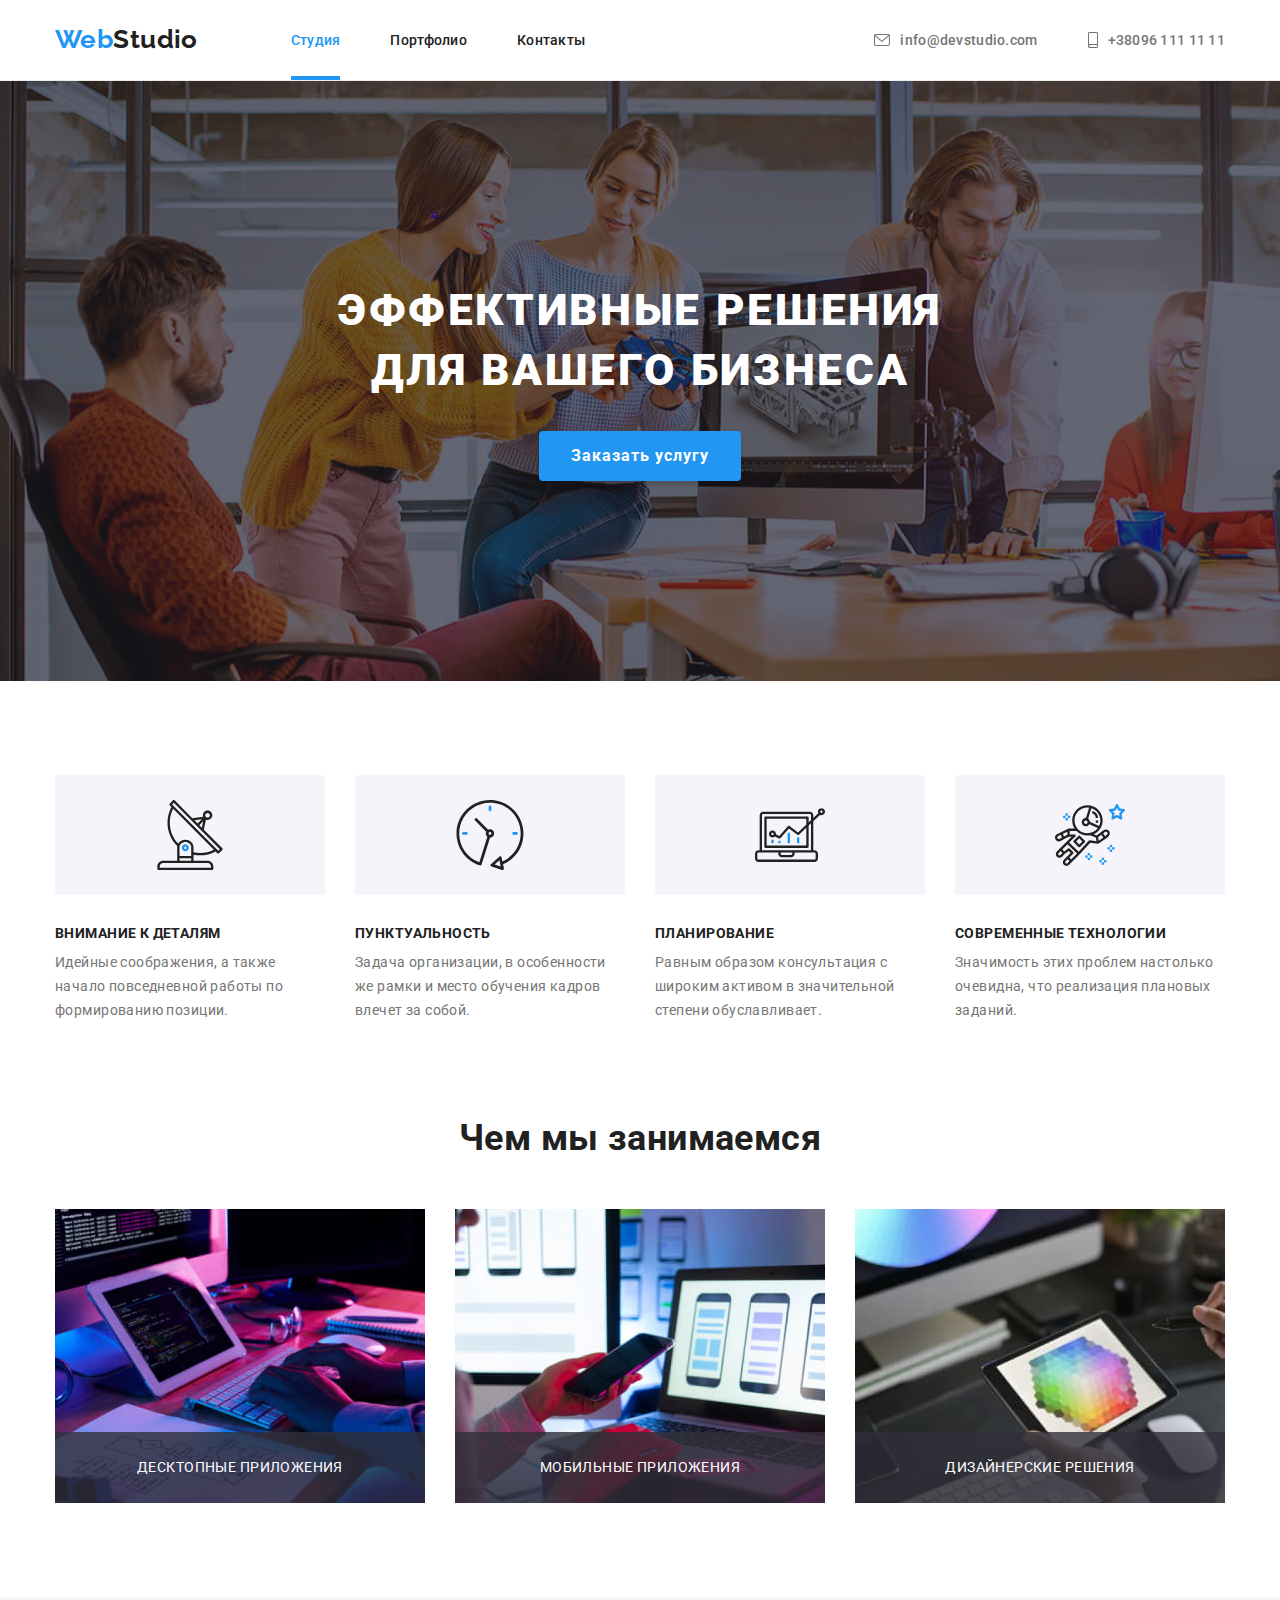
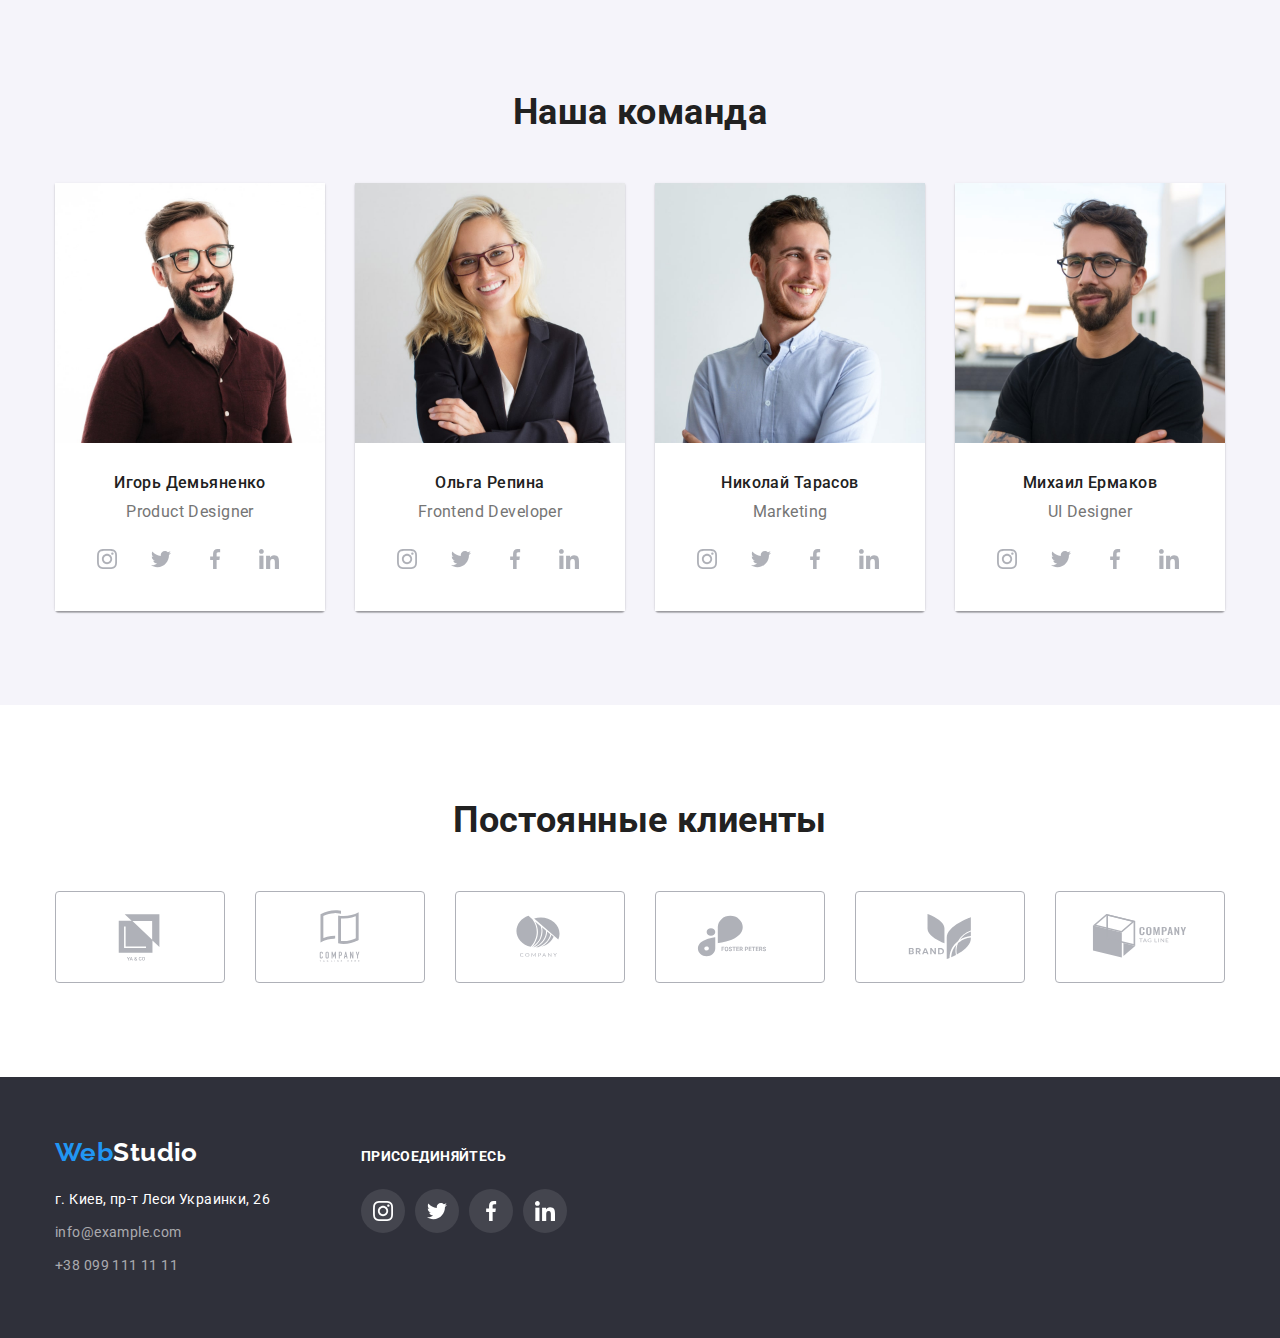
==== index.html @ 3b36d1ae "12.04" ====
<!DOCTYPE html>
<html lang="ru">
  <head>
    <meta charset="UTF-8" />
    <meta http-equiv="X-UA-Compatible" content="IE=edge" />
    <meta name="viewport" content="width=device-width, initial-scale=1.0" />
    <title>WebStudio</title>
    <link
      href="https://fonts.googleapis.com/css2?family=Raleway:wght@700&family=Roboto:wght@400;500;700;900&display=swap"
      rel="stylesheet"
    />
    <link
      rel="stylesheet"
      href="https://cdnjs.cloudflare.com/ajax/libs/modern-normalize/1.1.0/modern-normalize.min.css"
    />
    <link rel="stylesheet" href="./css/styles.css" />
  </head>
  <body>
    <header class="header">
      <div class="container header-container">
        <nav class="nav-list">
          <a class="logo link" href="./index.html" lang="en"
            >Web<span class="logo-dark">Studio</span></a
          >
          <ul class="nav-list list">
            <li class="nav-list-item">
              <a class="nav-list-link active-page link" href="./index.html"
                >Студия</a
              >
            </li>
            <li class="nav-list-item">
              <a class="nav-list-link link" href="./portfolio.html"
                >Портфолио
              </a>
            </li>
            <li class="nav-list-item">
              <a class="nav-list-link link" href="">Контакты </a>
            </li>
          </ul>
        </nav>
        <ul class="list header-cont-list">
          <li class="header-cont-item">
            <a
              class="nav-list-link contact-list link"
              href="mailto:info@devstudio.com"
            >
              <svg class="header-cont-icon" width="16" height="12">
                <use href="./images/sprite.svg#email"></use></svg
              >info@devstudio.com
            </a>
          </li>
          <li class="header-cont-item">
            <a class="nav-list-link contact-list link" href="tel:+380961111111">
              <svg class="header-cont-icon" height="16" width="10">
                <use href="./images/sprite.svg#smartphone"></use></svg
              >+38096 111 11 11
            </a>
          </li>
        </ul>
      </div>
    </header>
    <main>
      <section class="hero">
        <div class="container">
          <h1 class="main-title">Эффективные решения для вашего бизнеса</h1>
          <button class="modal-btn" type="button" data-modal-open>
            Заказать услугу
          </button>
        </div>
      </section>
      <section class="section advantages">
        <div class="container">
          <h2 class="visually-hidden">Наши преимущества</h2>

          <ul class="list advsntages-list card-set">
            <li class="card-set-item advantages-item">
              <div class="advantages-pic">
                <svg class="advantages-icon" width="70" height="70">
                  <use href="./images/sprite.svg#antenna"></use>
                </svg>
              </div>
              <h3 class="advantages-subtitle">Внимание к деталям</h3>
              <p>
                Идейные соображения, а также начало повседневной работы по
                формированию позиции.
              </p>
            </li>

            <li class="card-set-item advantages-item">
              <div class="advantages-pic">
                <svg class="advantages-icon" width="70" height="70">
                  <use href="./images/sprite.svg#clock"></use>
                </svg>
              </div>
              <h3 class="advantages-subtitle">Пунктуальность</h3>
              <p>
                Задача организации, в особенности же рамки и место обучения
                кадров влечет за собой.
              </p>
            </li>

            <li class="card-set-item advantages-item">
              <div class="advantages-pic">
                <svg class="advantages-icon" width="70" height="70">
                  <use href="./images/sprite.svg#diagram"></use>
                </svg>
              </div>
              <h3 class="advantages-subtitle">Планирование</h3>
              <p>
                Равным образом консультация с широким активом в значительной
                степени обуславливает.
              </p>
            </li>

            <li class="card-set-item advantages-item">
              <div class="advantages-pic">
                <svg class="advantages-icon" width="70" height="70">
                  <use href="./images/sprite.svg#astronaut"></use>
                </svg>
              </div>
              <h3 class="advantages-subtitle">Современные технологии</h3>
              <p>
                Значимость этих проблем настолько очевидна, что реализация
                плановых заданий.
              </p>
            </li>
          </ul>
        </div>
      </section>
      <section class="section services">
        <div class="container">
          <h2 class="section-title">Чем мы занимаемся</h2>
          <ul class="list services-list card-set">
            <li class="services-item card-set-item">
              <div class="services-img">
                <img
                  src="./images/about-1.jpg"
                  alt="Написание кода"
                  width="370"
                  height="294"
                />
                <p class="services-text">десктопные приложения</p>
              </div>
            </li>
            <li class="services-item card-set-item">
              <div class="services-img">
                <img
                  src="./images/about-2.jpg"
                  alt="Разработка мобильных приложений"
                  width="370"
                  height="294"
                />
                <p class="services-text">мобильные приложения</p>
              </div>
            </li>
            <li class="services-item card-set-item">
              <div class="services-img">
                <img
                  src="./images/about-3.jpg"
                  alt="Дизайнерские решения"
                  width="370"
                  height="294"
                />
                <p class="services-text">дизайнерские решения</p>
              </div>
            </li>
          </ul>
        </div>
      </section>
      <section class="our-team section">
        <div class="container">
          <h2 class="section-title">Наша команда</h2>
          <ul class="list team-list card-set">
            <li class="team-list-item card-set-item">
              <img
                src="./images/team-1.jpg"
                alt="Игорь Демьяненко - Product Designer"
                width="270"
                height="260"
              />
              <div class="team-member">
                <h3 class="team-name">Игорь Демьяненко</h3>
                <p class="team-position">Product Designer</p>
                <ul class="team-social-list list">
                  <li class="social-item">
                    <a
                      class="social-link link"
                      href=""
                      target="_blank"
                      rel="noopener noreferrer nofollow"
                    >
                      <svg class="social-icon" width="20" height="20">
                        <use href="./images/sprite.svg#instagram"></use>
                      </svg>
                    </a>
                  </li>
                  <li class="social-item">
                    <a
                      class="social-link link"
                      href=""
                      target="_blank"
                      rel="noopener noreferrer nofollow"
                    >
                      <svg class="social-icon" width="20" height="20">
                        <use href="./images/sprite.svg#twitter"></use>
                      </svg>
                    </a>
                  </li>
                  <li class="social-item">
                    <a
                      class="social-link link"
                      href=""
                      target="_blank"
                      rel="noopener noreferrer nofollow"
                    >
                      <svg class="social-icon" width="20" height="20">
                        <use href="./images/sprite.svg#facebook"></use>
                      </svg>
                    </a>
                  </li>
                  <li class="social-item">
                    <a
                      class="social-link link"
                      href=""
                      target="_blank"
                      rel="noopener noreferrer nofollow"
                    >
                      <svg class="social-icon" width="20" height="20">
                        <use href="./images/sprite.svg#linkedin"></use>
                      </svg>
                    </a>
                  </li>
                </ul>
              </div>
            </li>
            <li class="team-list-item card-set-item">
              <img
                src="./images/team-2.jpg"
                alt="Ольга Репина - Frontend Developer"
                width="270"
                height="260"
              />
              <div class="team-member">
                <h3 class="team-name">Ольга Репина</h3>
                <p class="team-position">Frontend Developer</p>
                <ul class="team-social-list list">
                  <li class="social-item">
                    <a
                      class="social-link link"
                      href=""
                      target="_blank"
                      rel="noopener noreferrer nofollow"
                    >
                      <svg class="social-icon" width="20" height="20">
                        <use href="./images/sprite.svg#instagram"></use>
                      </svg>
                    </a>
                  </li>
                  <li class="social-item">
                    <a
                      class="social-link link"
                      href=""
                      target="_blank"
                      rel="noopener noreferrer nofollow"
                    >
                      <svg class="social-icon" width="20" height="20">
                        <use href="./images/sprite.svg#twitter"></use>
                      </svg>
                    </a>
                  </li>
                  <li class="social-item">
                    <a
                      class="social-link link"
                      href=""
                      target="_blank"
                      rel="noopener noreferrer nofollow"
                    >
                      <svg class="social-icon" width="20" height="20">
                        <use href="./images/sprite.svg#facebook"></use>
                      </svg>
                    </a>
                  </li>
                  <li class="social-item">
                    <a
                      class="social-link link"
                      href=""
                      target="_blank"
                      rel="noopener noreferrer nofollow"
                    >
                      <svg class="social-icon" width="20" height="20">
                        <use href="./images/sprite.svg#linkedin"></use>
                      </svg>
                    </a>
                  </li>
                </ul>
              </div>
            </li>
            <li class="team-list-item card-set-item">
              <img
                src="./images/team-3.jpg"
                alt="Николай Тарасов - Marketing"
                width="270"
                height="260"
              />
              <div class="team-member">
                <h3 class="team-name">Николай Тарасов</h3>
                <p class="team-position">Marketing</p>
                <ul class="team-social-list list">
                  <li class="social-item">
                    <a
                      class="social-link link"
                      href=""
                      target="_blank"
                      rel="noopener noreferrer nofollow"
                    >
                      <svg class="social-icon" width="20" height="20">
                        <use href="./images/sprite.svg#instagram"></use>
                      </svg>
                    </a>
                  </li>
                  <li class="social-item">
                    <a
                      class="social-link link"
                      href=""
                      target="_blank"
                      rel="noopener noreferrer nofollow"
                    >
                      <svg class="social-icon" width="20" height="20">
                        <use href="./images/sprite.svg#twitter"></use>
                      </svg>
                    </a>
                  </li>
                  <li class="social-item">
                    <a
                      class="social-link link"
                      href=""
                      target="_blank"
                      rel="noopener noreferrer nofollow"
                    >
                      <svg class="social-icon" width="20" height="20">
                        <use href="./images/sprite.svg#facebook"></use>
                      </svg>
                    </a>
                  </li>
                  <li class="social-item">
                    <a
                      class="social-link link"
                      href=""
                      target="_blank"
                      rel="noopener noreferrer nofollow"
                    >
                      <svg class="social-icon" width="20" height="20">
                        <use href="./images/sprite.svg#linkedin"></use>
                      </svg>
                    </a>
                  </li>
                </ul>
              </div>
            </li>
            <li class="card-set-item team-list-item">
              <img
                src="./images/team-4.jpg"
                alt="Михаил Ермаков - UI Designer"
                width="270"
                height="260"
              />
              <div class="team-member">
                <h3 class="team-name">Михаил Ермаков</h3>
                <p class="team-position">UI Designer</p>
                <ul class="team-social-list list">
                  <li class="social-item">
                    <a
                      class="social-link link"
                      href=""
                      target="_blank"
                      rel="noopener noreferrer nofollow"
                    >
                      <svg class="social-icon" width="20" height="20">
                        <use href="./images/sprite.svg#instagram"></use>
                      </svg>
                    </a>
                  </li>
                  <li class="social-item">
                    <a
                      class="social-link link"
                      href=""
                      target="_blank"
                      rel="noopener noreferrer nofollow"
                    >
                      <svg class="social-icon" width="20" height="20">
                        <use href="./images/sprite.svg#twitter"></use>
                      </svg>
                    </a>
                  </li>
                  <li class="social-item">
                    <a
                      class="social-link link"
                      href=""
                      target="_blank"
                      rel="noopener noreferrer nofollow"
                    >
                      <svg class="social-icon" width="20" height="20">
                        <use href="./images/sprite.svg#facebook"></use>
                      </svg>
                    </a>
                  </li>
                  <li class="social-item">
                    <a
                      class="social-link link"
                      href=""
                      target="_blank"
                      rel="noopener noreferrer nofollow"
                    >
                      <svg class="social-icon" width="20" height="20">
                        <use href="./images/sprite.svg#linkedin"></use>
                      </svg>
                    </a>
                  </li>
                </ul>
              </div>
            </li>
          </ul>
        </div>
      </section>
      <section class="section">
        <div class="container">
          <h2 class="section-title">Постоянные клиенты</h2>
          <ul class="client-list list card-set">
            <li class="card-set-item">
              <a
                class="client-link link"
                href=""
                target="_blank"
                rel="noopener noreferrer nofollow"
              >
                <svg class="client-icon" width="106" height="60">
                  <use href="./images/sprite.svg#client-1"></use>
                </svg>
              </a>
            </li>
            <li class="card-set-item">
              <a
                class="client-link link"
                href=""
                target="_blank"
                rel="noopener noreferrer nofollow"
              >
                <svg class="client-icon" width="106" height="60">
                  <use href="./images/sprite.svg#client-2"></use>
                </svg>
              </a>
            </li>
            <li class="card-set-item">
              <a
                class="client-link link"
                href=""
                target="_blank"
                rel="noopener noreferrer nofollow"
              >
                <svg class="client-icon" width="106" height="60">
                  <use href="./images/sprite.svg#client-3"></use>
                </svg>
              </a>
            </li>
            <li class="card-set-item">
              <a
                class="client-link link"
                href=""
                target="_blank"
                rel="noopener noreferrer nofollow"
              >
                <svg class="client-icon" width="106" height="60">
                  <use href="./images/sprite.svg#client-4"></use>
                </svg>
              </a>
            </li>
            <li class="card-set-item">
              <a
                class="client-link link"
                href=""
                target="_blank"
                rel="noopener noreferrer nofollow"
              >
                <svg class="client-icon" width="106" height="60">
                  <use href="./images/sprite.svg#client-5"></use>
                </svg>
              </a>
            </li>
            <li class="card-set-item">
              <a
                class="client-link link"
                href=""
                target="_blank"
                rel="noopener noreferrer nofollow"
              >
                <svg class="client-icon" width="106" height="60">
                  <use href="./images/sprite.svg#client-6"></use>
                </svg>
              </a>
            </li>
          </ul>
        </div>
      </section>
    </main>
    <footer class="footer">
      <div class="container footer-div">
        <div class="footer-left">
          <a class="logo link logo-footer" href="./index.html" lang="en"
            >Web<span class="logo-light">Studio</span>
          </a>
          <address class="adress">
            <ul class="list">
              <li class="address-item">
                <a
                  class="address-link link"
                  href="https://goo.gl/maps/Spa61aAKm8HjvVaVA"
                  target="_blank"
                  rel="noopener noreferrer nofollow"
                  >г. Киев, пр-т Леси Украинки, 26
                </a>
              </li>
              <li class="address-item">
                <a class="address-link link" href="mailto:info@example.com"
                  >info@example.com
                </a>
              </li>
              <li class="address-item">
                <a class="address-link link" href="tel:+380991111111"
                  >+38 099 111 11 11
                </a>
              </li>
            </ul>
          </address>
        </div>
        <div class="footer-right">
          <h3 class="footer-social-subtitle">Присоединяйтесь</h3>
          <ul class="team-social-list list">
            <li class="social-item">
              <a
                class="social-link link"
                href=""
                target="_blank"
                rel="noopener noreferrer nofollow"
              >
                <svg class="social-icon" width="20" height="20">
                  <use href="./images/sprite.svg#instagram"></use>
                </svg>
              </a>
            </li>
            <li class="social-item">
              <a
                class="social-link link"
                href=""
                target="_blank"
                rel="noopener noreferrer nofollow"
              >
                <svg class="social-icon" width="20" height="20">
                  <use href="./images/sprite.svg#twitter"></use>
                </svg>
              </a>
            </li>
            <li class="social-item">
              <a
                class="social-link link"
                href=""
                target="_blank"
                rel="noopener noreferrer nofollow"
              >
                <svg class="social-icon" width="20" height="20">
                  <use href="./images/sprite.svg#facebook"></use>
                </svg>
              </a>
            </li>
            <li class="social-item">
              <a
                class="social-link link"
                href=""
                target="_blank"
                rel="noopener noreferrer nofollow"
              >
                <svg class="social-icon" width="20" height="20">
                  <use href="./images/sprite.svg#linkedin"></use>
                </svg>
              </a>
            </li>
          </ul>
        </div>
      </div>
    </footer>
    <div class="backdrop is-hidden" data-modal>
      <div class="modal">
        <button type="button" class="modal-btn-close" data-modal-close>
          <svg class="modal-close-icon" width="11" height="11">
            <use href="./images/sprite.svg#close"></use>
          </svg>
        </button>
      </div>
    </div>
    <script src="./js/modal.js"></script>
  </body>
</html>
---- css/styles.css ----
:root {
  --primary-font-family: "Roboto", sans-serif;
  --secondary-font-family: "Raleway", sans-serif;
  --accent-color: #2196f3;
  --accent-color-modal-btn: #188ce8;
  --primary-font-color: #757575;
  --secondary-font-color: #212121;
  --footer-contacts-color: rgba(255, 255, 255, 0.6);
  --color-white: #ffffff;
  --light-bg-col: #f5f4fa;
  --dark-bg-col: #2f303a;
  --card-item: 3;
  --card-gap: 30px;
}

body {
  font-family: var(--primary-font-family), "Verdana", sans-serif;
  font-size: 14px;
  line-height: 1.71;
  letter-spacing: 0.03em;
  color: var(--primary-font-color);
}

h1,
h2,
h3,
p {
  margin-top: 0;
  margin-bottom: 0;
}
ul,
ol {
  margin-top: 0;
  margin-bottom: 0;
  padding-left: 0;
}
img {
  display: block;
  max-width: 100%;
  height: auto;
}
.section {
  padding-top: 94px;
  padding-bottom: 94px;
}
.container {
  width: 1200px;
  padding-left: 15px;
  padding-right: 15px;
  margin-left: auto;
  margin-right: auto;
}
.header-container {
  display: flex;
  align-items: center;
}
.link {
  text-decoration: none;
  color: inherit;
}
.list {
  list-style: none;
}
.card-set {
  display: flex;
  margin-left: calc(var(--card-gap) * -1);
  margin-top: calc(var(--card-gap) * -1);
  flex-wrap: wrap;
}
.card-set-item {
  margin-left: var(--card-gap);
  margin-top: var(--card-gap);
  flex-basis: calc(100% / var(--card-item) - var(--card-gap));
}
/* ==========START COMPONENTS========== */
.logo {
  margin-right: 93px;
  font-family: var(--secondary-font-family);
  font-weight: 700;
  font-size: 26px;
  line-height: 1.2;
  color: var(--accent-color);
}
.visually-hidden {
  position: absolute;
  width: 1px;
  height: 1px;
  margin: -1px;
  padding: 0;
  overflow: hidden;
  border: 0;
  clip: rect(0 0 0 0);
}
.team-social-list {
  display: flex;
  align-items: center;
}
.social-link {
  display: flex;
  align-items: center;
  justify-content: center;
  width: 44px;
  height: 44px;
  background-color: rgba(255, 255, 255, 0.1);
  color: #afb1b8;
  border-radius: 50%;
  
}
.social-item:not(:last-child) {
  margin-right: 10px;
}
.nav-list-link,
.header-cont-icon,
.modal-btn,
.filter-btn,
.social-icon,
.social-link,
.address-link,
.client-icon,
.client-link,
.work-link {
  transition: background-color 250ms cubic-bezier(0.4, 0, 0.2, 1), color 250ms cubic-bezier(0.4, 0, 0.2, 1), fill 250ms cubic-bezier(0.4, 0, 0.2, 1), border 250ms cubic-bezier(0.4, 0, 0.2, 1), box-shadow 250ms cubic-bezier(0.4, 0, 0.2, 1);
}

/* ==========END COMPONENTS========== */

/* ==========START HEADER========== */

.header {
  border-bottom: 1px solid #ececec;
}
.nav-list {
  display: flex;
  align-items: center;

  color: var(--secondary-font-color);
}
.logo-dark {
  color: var(--secondary-font-color);
}
.nav-list-link {
  padding-top: 32px;
  padding-bottom: 32px;
  font-weight: 500;
  line-height: 1.15;
  letter-spacing: 0.02em;
  
}
.nav-list-item:not(:last-child),
.header-cont-item:not(:last-child) {
  margin-right: 50px;
}
.contact-list {
  display: flex;
  align-items: center;
}
.client-list,
.client-link {
  justify-content: center;
  align-items: center;
}
.client-link {
  display: flex;
  width: 170px;
  height: 92px;
  border: 1px solid #afb1b8;
  box-sizing: border-box;
  border-radius: 4px;
}
.client-list,
.nav-list-item,
.header-cont-item {
  display: flex;
  align-items: center;
}
.header-cont-icon {
  margin-right: 10px;
  fill: var(--primary-font-color);
}

.nav-list-link:hover .header-cont-icon,
.contact-list:focus .header-cont-icon,
.client-link:hover .client-icon,
.client-link:focus .client-icon {
  fill: var(--accent-color);
}

.social-link:hover .social-icon,
.social-link:focus .social-icon {
  fill: var(--color-white);
}
.header-cont-list {
  display: flex;
  margin-left: auto;
}

.nav-list-link:hover,
.nav-list-link:focus,
.active-page {
  color: var(--accent-color);
}
.active-page {
position: relative;
}
.active-page::after {
  display: block;
  height: 4px;
  width: 100%;
  background-color: var(--accent-color);
  content: "";
  position: absolute;
  bottom: 0px;
  left: 0px;
}
/* ==========END HEADER========== */

/* ==========START HERO========== */
.hero {
  background-image: linear-gradient(
      rgba(47, 48, 58, 0.4),
      rgba(47, 48, 58, 0.4)
    ),
    url(../images/hero-bg.jpg);
  padding-top: 200px;
  padding-bottom: 200px;
  background-color: var(--dark-bg-col);
}
.modal-btn {
  margin-left: auto;
  margin-right: auto;
  padding: 10px 32px;
  min-width: 200px;
  box-shadow: 0px 4px 4px rgba(0, 0, 0, 0.15);
  border-radius: 4px;
  border: none;
}
.main-title {
  margin-left: auto;
  margin-right: auto;
  margin-bottom: 30px;
  max-width: 700px;
  font-weight: 900;
  font-size: 44px;
  line-height: 1.36;
  letter-spacing: 0.06em;
  text-align: center;
  text-transform: uppercase;
  color: var(--color-white);
}

/* ==========END HERO========== */

/* ==========START MAIN========== */
.subtitle {
  font-size: 36px;
  line-height: 1.17;
  text-align: center;
  letter-spacing: 0.03em;
  color: var(--secondary-text-logo-theme);
}
.section-title {
  margin-bottom: 50px;
  font-size: 36px;
  line-height: 1.17;
  text-align: center;
  color: var(--secondary-font-color);
}
.advantages-pic {
  padding: 25px;
  display: flex;
  justify-content: center;
  align-items: center;
  margin-bottom: 30px;
  border-radius: 4px;
  background-color: var(--light-bg-col);
}

.advsntages-list {
  --card-item: 4;
}

.advantages-subtitle {
  margin-bottom: 10px;
  font-size: 14px;
  line-height: 1.15;
  text-transform: uppercase;
  color: var(--secondary-font-color);
}
.advantages {
  padding-bottom: 47px;
}
.services {
  padding-top: 47px;
}
.services-item {
  display: block;
}
.services-img {
  position: relative;
}
.services-text {
  line-height: 1.17;
  color: var(--color-white);
  text-transform: uppercase;
  text-align: center;
  background-color: rgba(47, 48, 58, 0.8);
  position:absolute;
  bottom: 0;
  left: 0;
  width: 100%;
  height: 24%;
  padding: 27px 0px 27px 0px;
}

.our-team {
  background-color: var(--light-bg-col);
}
.team-list {
  --card-item: 4;
}
.team-list-item {
  box-shadow: 0px 1px 3px rgba(0, 0, 0, 0.12), 0px 1px 1px rgba(0, 0, 0, 0.14),
    0px 2px 1px rgba(0, 0, 0, 0.2);
  border-radius: 0px 0px 4px 4px;
}

.team-name,
.team-position {
  font-size: 16px;
  line-height: 1.19;
  text-align: center;
}
.team-position {
  margin-bottom: 16px;
}
.team-name {
  font-weight: 500;
  color: var(--secondary-font-color);
  margin-bottom: 10px;
}
.team-member {
  padding: 30px;
  background-color: var(--color-white);
}

.filter-item-text {
  padding: 20px 24px;
  border: 1px solid #eeeeee;
  background-color: var(--color-white);
}
.modal-btn {
  font-family: inherit;
  cursor: pointer;
  font-weight: bold;
  font-size: 16px;
  line-height: 1.87;
  display: flex;
  align-items: center;
  text-align: center;
  letter-spacing: 0.06em;
  color: var(--color-white);
  background: var(--accent-color);
}
.filter-btn {
  padding: 6px 22px;
  border-radius: 4px;
  border: none;
  align-items: center;
  font-family: inherit;
  font-weight: 500;
  font-size: 16px;
  line-height: 1.62;
  text-align: center;
  letter-spacing: 0.03em;
  background-color: var(--light-bg-col);
  color: var(--secondary-font-color);
}
.filter-btn-item:not(:last-child) {
  margin-right: 8px;
}
.modal-btn:hover,
.modal-btn:focus {
  background-color: var(--accent-color-modal-btn);
}
.filter-btn:hover,
.filter-btn:focus,
.active-btn {
  color: var(--color-white);
  background-color: var(--accent-color);
  box-shadow: 0px 3px 1px rgba(0, 0, 0, 0.1), 0px 1px 2px rgba(0, 0, 0, 0.08),
    0px 2px 2px rgba(0, 0, 0, 0.12);
}
.products-subtitle {
  margin-bottom: 4px;
  color: var(--secondary-font-color);
  font-size: 18px;
  line-height: 2;
  letter-spacing: 0.06em;
}
.product-type {
  font-size: 16px;
  line-height: 2;
}
.filter-btn-list {
  display: flex;
  justify-content: center;
  margin-bottom: 50px;
}
.social-link:hover,
.social-link:focus {
  background-color: var(--accent-color);
}
.work-link {
  display: flex;
  flex-direction: column;
}

.social-icon {
  fill: currentColor;
}

.team-member {
  padding: 30px;
}
.client-icon {
  fill: #afb1b8;
}
.client-link:hover,
.client-link:focus {
  border: 1px solid var(--accent-color);
}
.work-link:hover,
.work-link:focus {
  box-shadow: 0px 1px 1px rgba(0, 0, 0, 0.12), 0px 4px 4px rgba(0, 0, 0, 0.06),
    1px 4px 6px rgba(0, 0, 0, 0.16);
}
.client-list {
  --card-item: 6;
}
.work-item-img-wrapper {
  position: relative;
  overflow: hidden;
}
.overlay {
  background-color: rgba(33, 150, 243, 0.9);
  padding: 63px 24px;
  font-size: 18px;
  line-height: 1.33;
  /* font-weight: 400px; */
  /* letter-spacing: 0.03em; */
  color: var(--color-white);
  position: absolute;
  top: 0;
  left: 0;
  width: 100%;
  height: 100%;
  overflow: auto;
  transform: translateY(100%);
  transition: transform 250ms cubic-bezier(0.4, 0, 0.2, 1);
}
.work-link:hover .overlay,
.work-link:focus .overlay {
  transform: translateY(0%);

}

/* ==========END MAIN========== */

/* ==========START FOOTER========== */
.footer {
  padding-top: 60px;
  padding-bottom: 60px;
}
.logo-footer {
  margin-bottom: 20px;
  display: block;
}
.address-item:not(:last-child) {
  margin-bottom: 9px;
}

.logo-light {
  color: var(--color-white);
}
.adress {
  font-style: normal;
}
.address-link {
  color: var(--footer-contacts-color);
}

.address-link[target="_blank"] {
  color: var(--color-white);
}
.address-link:hover,
.address-link:focus {
  color: var(--accent-color);
}

.footer {
  background-color: var(--dark-bg-col);
  align-items: center;
}
.footer-div {
  display: flex;
  align-items: baseline;
}
.footer-left {
  margin-right: 70px;
}

.footer-left,
.footer-right {
  display: flex;

  flex-direction: column;
}
.footer-social-subtitle {
  color: var(--color-white);
  text-transform: uppercase;
  font-size: inherit;
  margin-bottom: 20px;
}
.social-list {
  display: flex;
}
.footer .social-link {
  color: var(--color-white);
}

/* ==========END FOOTER========== */
.backdrop {
  position: fixed;
  top: 0;
  left: 0;
  width: 100vw;
  height: 100vh;
  background-color: rgba(0, 0, 0, 0.2);
  transform: translateX(0%), rotate(360deg);
  transition: visibility 250ms linear, transform 250ms linear, opacity 250ms linear;
}
.is-hidden {
  opacity: 0;
  visibility: hidden;
  pointer-events: none;
  transform: translateX(100%) rotate(-360deg);

}
.modal {
  position: absolute;
  top: 50%;
  left: 50%;
  transform: translate(-50%, -50%);
  width: 528px;
  height: 581px;
  background-color: var(--color-white);
  box-shadow: 0px 1px 3px rgba(0, 0, 0, 0.12),
  0px 1px 1px rgba(0, 0, 0, 0.14),
  0px 2px 1px rgba(0, 0, 0, 0.2);
  border-radius: 4px;
}
.modal-btn-close {
  position: absolute;
  top: 8px;
  right: 8px;
border-radius: 50%;
border: 1px solid rgba(0, 0, 0, 0.1);
background-color: var(--color-white);
width: 30px;
height: 30px;
padding: 0;
display: flex;
align-items: center;
justify-content: center;
cursor: pointer;

}
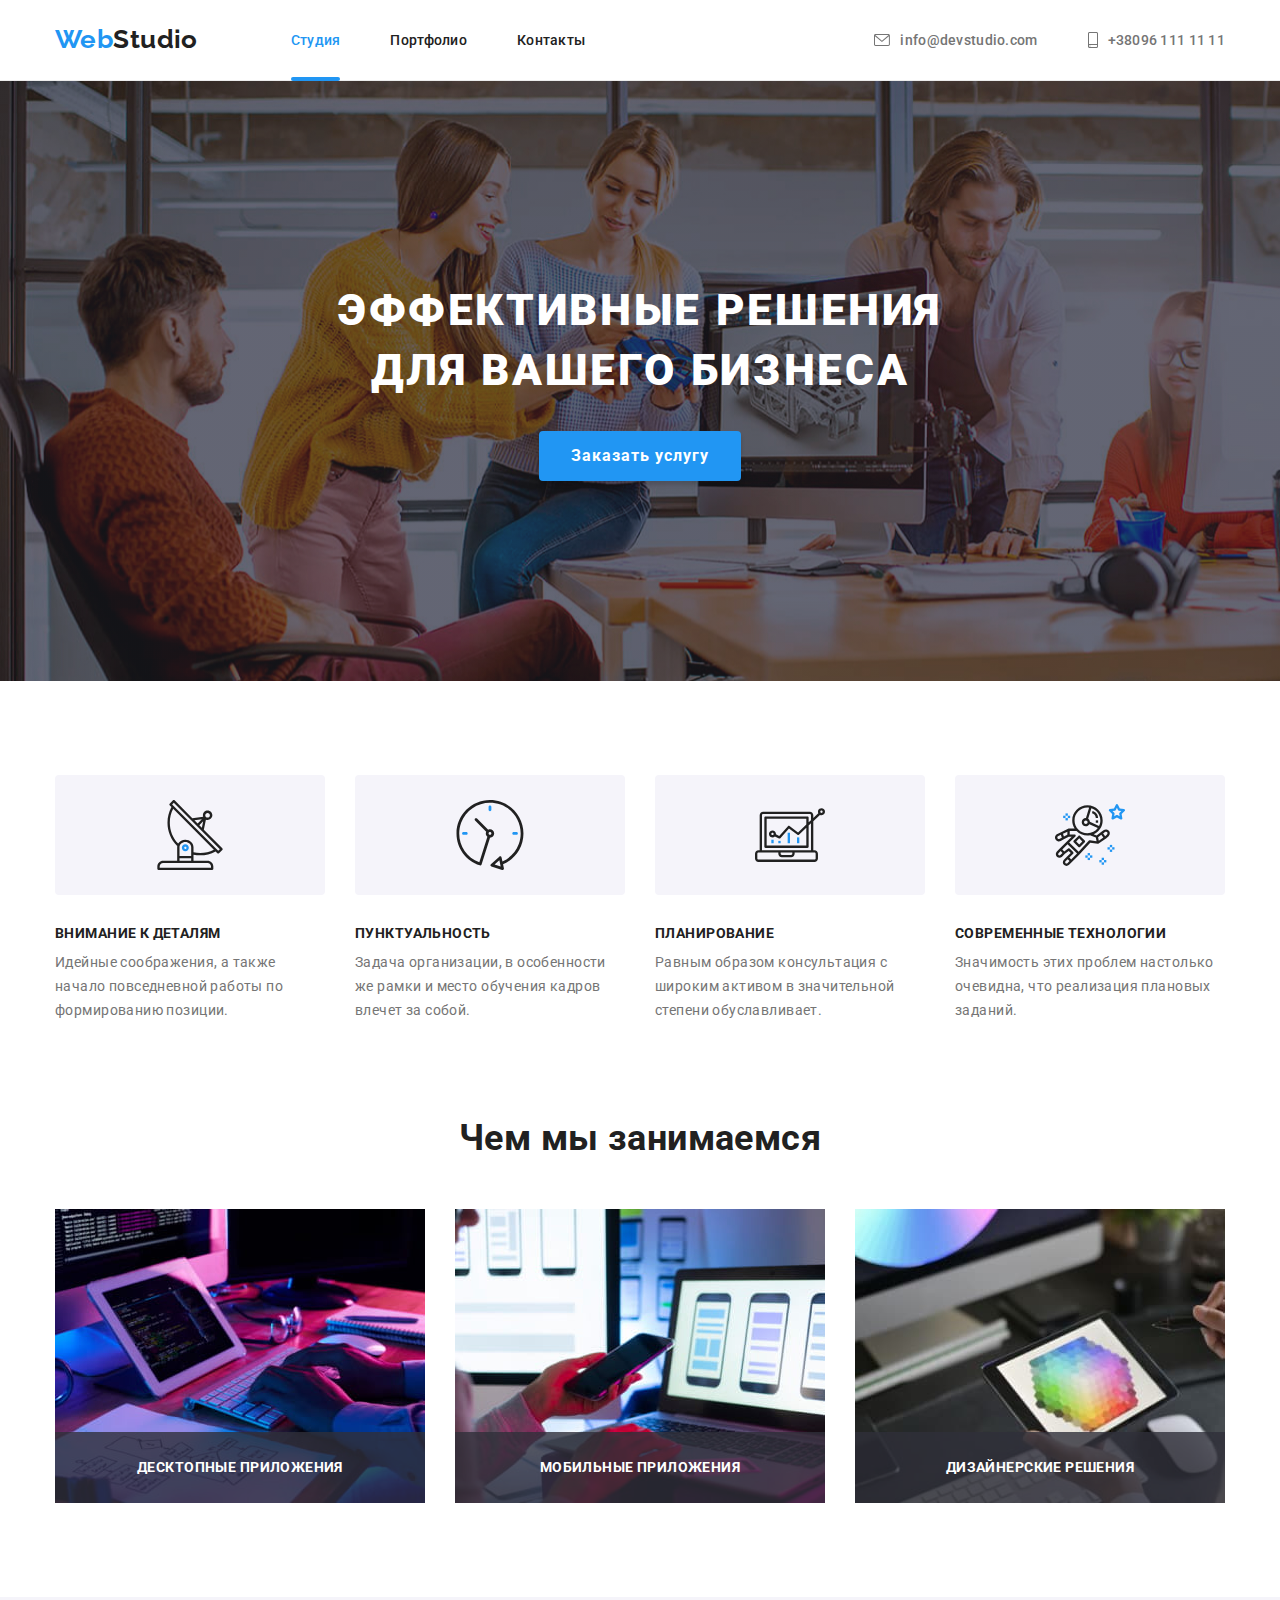
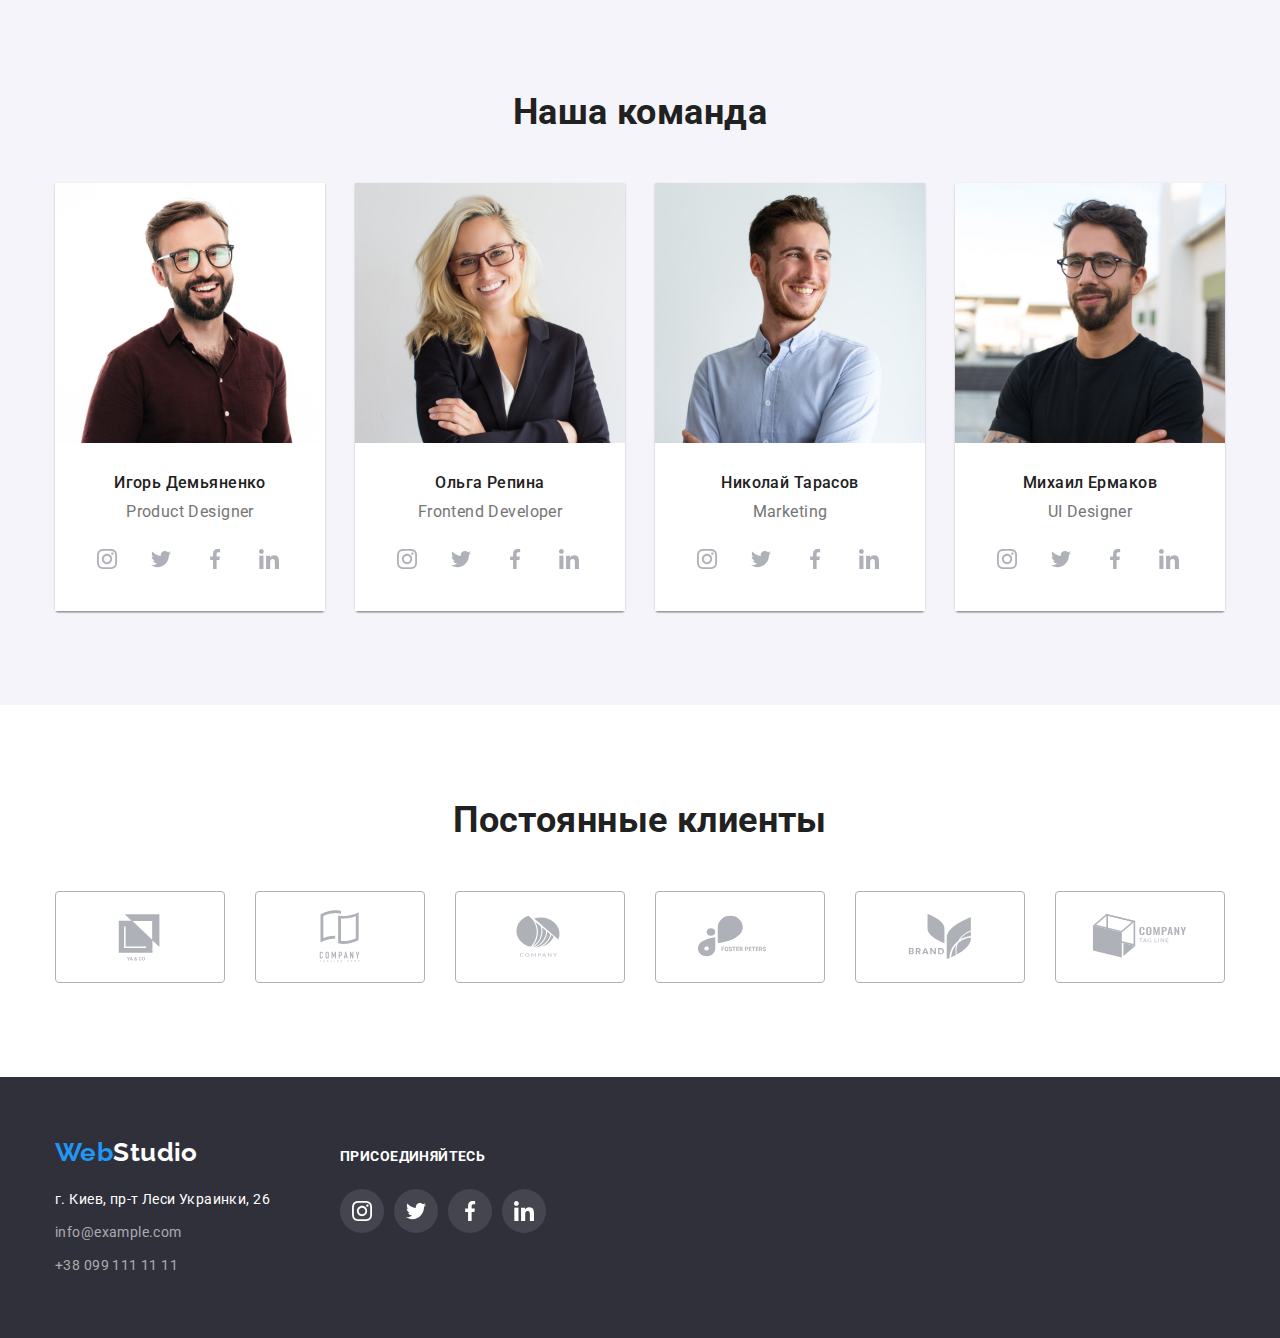
==== commit 04e8697e: "14.04" ====
--- a/index.html
+++ b/index.html
@@ -132,37 +132,31 @@
           <h2 class="section-title">Чем мы занимаемся</h2>
           <ul class="list services-list card-set">
             <li class="services-item card-set-item">
-              <div class="services-img">
-                <img
-                  src="./images/about-1.jpg"
-                  alt="Написание кода"
-                  width="370"
-                  height="294"
-                />
-                <p class="services-text">десктопные приложения</p>
-              </div>
+              <img
+                src="./images/about-1.jpg"
+                alt="Написание кода"
+                width="370"
+                height="294"
+              />
+              <p class="services-text">десктопные приложения</p>
             </li>
             <li class="services-item card-set-item">
-              <div class="services-img">
-                <img
-                  src="./images/about-2.jpg"
-                  alt="Разработка мобильных приложений"
-                  width="370"
-                  height="294"
-                />
-                <p class="services-text">мобильные приложения</p>
-              </div>
+              <img
+                src="./images/about-2.jpg"
+                alt="Разработка мобильных приложений"
+                width="370"
+                height="294"
+              />
+              <p class="services-text">мобильные приложения</p>
             </li>
             <li class="services-item card-set-item">
-              <div class="services-img">
-                <img
-                  src="./images/about-3.jpg"
-                  alt="Дизайнерские решения"
-                  width="370"
-                  height="294"
-                />
-                <p class="services-text">дизайнерские решения</p>
-              </div>
+              <img
+                src="./images/about-3.jpg"
+                alt="Дизайнерские решения"
+                width="370"
+                height="294"
+              />
+              <p class="services-text">дизайнерские решения</p>
             </li>
           </ul>
         </div>
@@ -504,7 +498,7 @@
     </main>
     <footer class="footer">
       <div class="container footer-div">
-        <div class="footer-left">
+        <div class="footer-item">
           <a class="logo link logo-footer" href="./index.html" lang="en"
             >Web<span class="logo-light">Studio</span>
           </a>
@@ -532,7 +526,7 @@
             </ul>
           </address>
         </div>
-        <div class="footer-right">
+        <div class="footer-item">
           <h3 class="footer-social-subtitle">Присоединяйтесь</h3>
           <ul class="team-social-list list">
             <li class="social-item">
--- a/css/styles.css
+++ b/css/styles.css
@@ -11,8 +11,9 @@
   --dark-bg-col: #2f303a;
   --card-item: 3;
   --card-gap: 30px;
-}
-
+  --icon-color: #AFB1B8;
+  --transition: 250ms cubic-bezier(0.4, 0, 0.2, 1);
+}
 body {
   font-family: var(--primary-font-family), "Verdana", sans-serif;
   font-size: 14px;
@@ -20,7 +21,6 @@
   letter-spacing: 0.03em;
   color: var(--primary-font-color);
 }
-
 h1,
 h2,
 h3,
@@ -74,8 +74,7 @@
 }
 /* ==========START COMPONENTS========== */
 .logo {
-  margin-right: 93px;
-  font-family: var(--secondary-font-family);
+    font-family: var(--secondary-font-family);
   font-weight: 700;
   font-size: 26px;
   line-height: 1.2;
@@ -89,7 +88,7 @@
   padding: 0;
   overflow: hidden;
   border: 0;
-  clip: rect(0 0 0 0);
+  clip: rect(0, 0, 0, 0);
 }
 .team-social-list {
   display: flex;
@@ -104,23 +103,11 @@
   background-color: rgba(255, 255, 255, 0.1);
   color: #afb1b8;
   border-radius: 50%;
-  
+  transition: background-color var(--transition), color var(--transition);  
 }
 .social-item:not(:last-child) {
   margin-right: 10px;
 }
-.nav-list-link,
-.header-cont-icon,
-.modal-btn,
-.filter-btn,
-.social-icon,
-.social-link,
-.address-link,
-.client-icon,
-.client-link,
-.work-link {
-  transition: background-color 250ms cubic-bezier(0.4, 0, 0.2, 1), color 250ms cubic-bezier(0.4, 0, 0.2, 1), fill 250ms cubic-bezier(0.4, 0, 0.2, 1), border 250ms cubic-bezier(0.4, 0, 0.2, 1), box-shadow 250ms cubic-bezier(0.4, 0, 0.2, 1);
-}
 
 /* ==========END COMPONENTS========== */
 
@@ -129,10 +116,12 @@
 .header {
   border-bottom: 1px solid #ececec;
 }
+.header .logo {
+  margin-right: 93px;
+}
 .nav-list {
   display: flex;
   align-items: center;
-
   color: var(--secondary-font-color);
 }
 .logo-dark {
@@ -144,7 +133,7 @@
   font-weight: 500;
   line-height: 1.15;
   letter-spacing: 0.02em;
-  
+  transition: color var(--transition);  
 }
 .nav-list-item:not(:last-child),
 .header-cont-item:not(:last-child) {
@@ -163,9 +152,11 @@
   display: flex;
   width: 170px;
   height: 92px;
-  border: 1px solid #afb1b8;
+  border: 1px solid currentColor;
   box-sizing: border-box;
   border-radius: 4px;
+  color: var(--icon-color);
+  transition: var(--transition);
 }
 .client-list,
 .nav-list-item,
@@ -175,25 +166,16 @@
 }
 .header-cont-icon {
   margin-right: 10px;
-  fill: var(--primary-font-color);
-}
-
-.nav-list-link:hover .header-cont-icon,
-.contact-list:focus .header-cont-icon,
-.client-link:hover .client-icon,
-.client-link:focus .client-icon {
-  fill: var(--accent-color);
-}
-
-.social-link:hover .social-icon,
-.social-link:focus .social-icon {
+  fill: currentColor;
+}
+.our-team .social-link:hover .social-icon,
+.our-team .social-link:focus .social-icon {
   fill: var(--color-white);
 }
 .header-cont-list {
   display: flex;
   margin-left: auto;
 }
-
 .nav-list-link:hover,
 .nav-list-link:focus,
 .active-page {
@@ -209,8 +191,9 @@
   background-color: var(--accent-color);
   content: "";
   position: absolute;
-  bottom: 0px;
+  bottom: -1px;
   left: 0px;
+  border-radius: 2px;
 }
 /* ==========END HEADER========== */
 
@@ -233,6 +216,7 @@
   box-shadow: 0px 4px 4px rgba(0, 0, 0, 0.15);
   border-radius: 4px;
   border: none;
+  transition: background var(--transition);
 }
 .main-title {
   margin-left: auto;
@@ -274,11 +258,9 @@
   border-radius: 4px;
   background-color: var(--light-bg-col);
 }
-
 .advsntages-list {
   --card-item: 4;
 }
-
 .advantages-subtitle {
   margin-bottom: 10px;
   font-size: 14px;
@@ -293,12 +275,10 @@
   padding-top: 47px;
 }
 .services-item {
-  display: block;
-}
-.services-img {
   position: relative;
 }
 .services-text {
+  font-weight: 700;
   line-height: 1.17;
   color: var(--color-white);
   text-transform: uppercase;
@@ -307,9 +287,8 @@
   position:absolute;
   bottom: 0;
   left: 0;
-  width: 100%;
-  height: 24%;
-  padding: 27px 0px 27px 0px;
+  width: 100%;  
+  padding: 27px;
 }
 
 .our-team {
@@ -374,6 +353,7 @@
   letter-spacing: 0.03em;
   background-color: var(--light-bg-col);
   color: var(--secondary-font-color);
+  transition: color var(--transition), background-color var(--transition), box-shadow var(--transition);
 }
 .filter-btn-item:not(:last-child) {
   margin-right: 8px;
@@ -416,18 +396,18 @@
 }
 
 .social-icon {
-  fill: currentColor;
+  fill: currentColor;  
 }
 
 .team-member {
   padding: 30px;
 }
 .client-icon {
-  fill: #afb1b8;
+  fill: currentColor;
 }
 .client-link:hover,
 .client-link:focus {
-  border: 1px solid var(--accent-color);
+  color: var(--accent-color);
 }
 .work-link:hover,
 .work-link:focus {
@@ -446,8 +426,6 @@
   padding: 63px 24px;
   font-size: 18px;
   line-height: 1.33;
-  /* font-weight: 400px; */
-  /* letter-spacing: 0.03em; */
   color: var(--color-white);
   position: absolute;
   top: 0;
@@ -461,7 +439,6 @@
 .work-link:hover .overlay,
 .work-link:focus .overlay {
   transform: translateY(0%);
-
 }
 
 /* ==========END MAIN========== */
@@ -487,6 +464,7 @@
 }
 .address-link {
   color: var(--footer-contacts-color);
+  transition: var(--transition);
 }
 
 .address-link[target="_blank"] {
@@ -505,15 +483,8 @@
   display: flex;
   align-items: baseline;
 }
-.footer-left {
+.footer-item:not(:last-child) {
   margin-right: 70px;
-}
-
-.footer-left,
-.footer-right {
-  display: flex;
-
-  flex-direction: column;
 }
 .footer-social-subtitle {
   color: var(--color-white);
@@ -536,21 +507,24 @@
   width: 100vw;
   height: 100vh;
   background-color: rgba(0, 0, 0, 0.2);
-  transform: translateX(0%), rotate(360deg);
-  transition: visibility 250ms linear, transform 250ms linear, opacity 250ms linear;
+  transition: visibility 250ms linear,  opacity 250ms linear;
 }
 .is-hidden {
   opacity: 0;
   visibility: hidden;
   pointer-events: none;
-  transform: translateX(100%) rotate(-360deg);
-
+  
+  transition: visibility var(--transition), opacity var(--transition);
+}
+.backdrop.is-hidden .modal {
+  transform: translate(100%, 100%) rotate(-90deg) scale(0);
 }
 .modal {
   position: absolute;
   top: 50%;
   left: 50%;
   transform: translate(-50%, -50%);
+  transition: transform var(--transition);
   width: 528px;
   height: 581px;
   background-color: var(--color-white);
@@ -563,15 +537,14 @@
   position: absolute;
   top: 8px;
   right: 8px;
-border-radius: 50%;
-border: 1px solid rgba(0, 0, 0, 0.1);
-background-color: var(--color-white);
-width: 30px;
-height: 30px;
-padding: 0;
-display: flex;
-align-items: center;
-justify-content: center;
-cursor: pointer;
-
-}
+  border-radius: 50%;
+  border: 1px solid rgba(0, 0, 0, 0.1);
+  background-color: var(--color-white);
+  width: 30px;
+  height: 30px;
+  padding: 0;
+  display: flex;
+  align-items: center;
+  justify-content: center;
+  cursor: pointer;
+}
